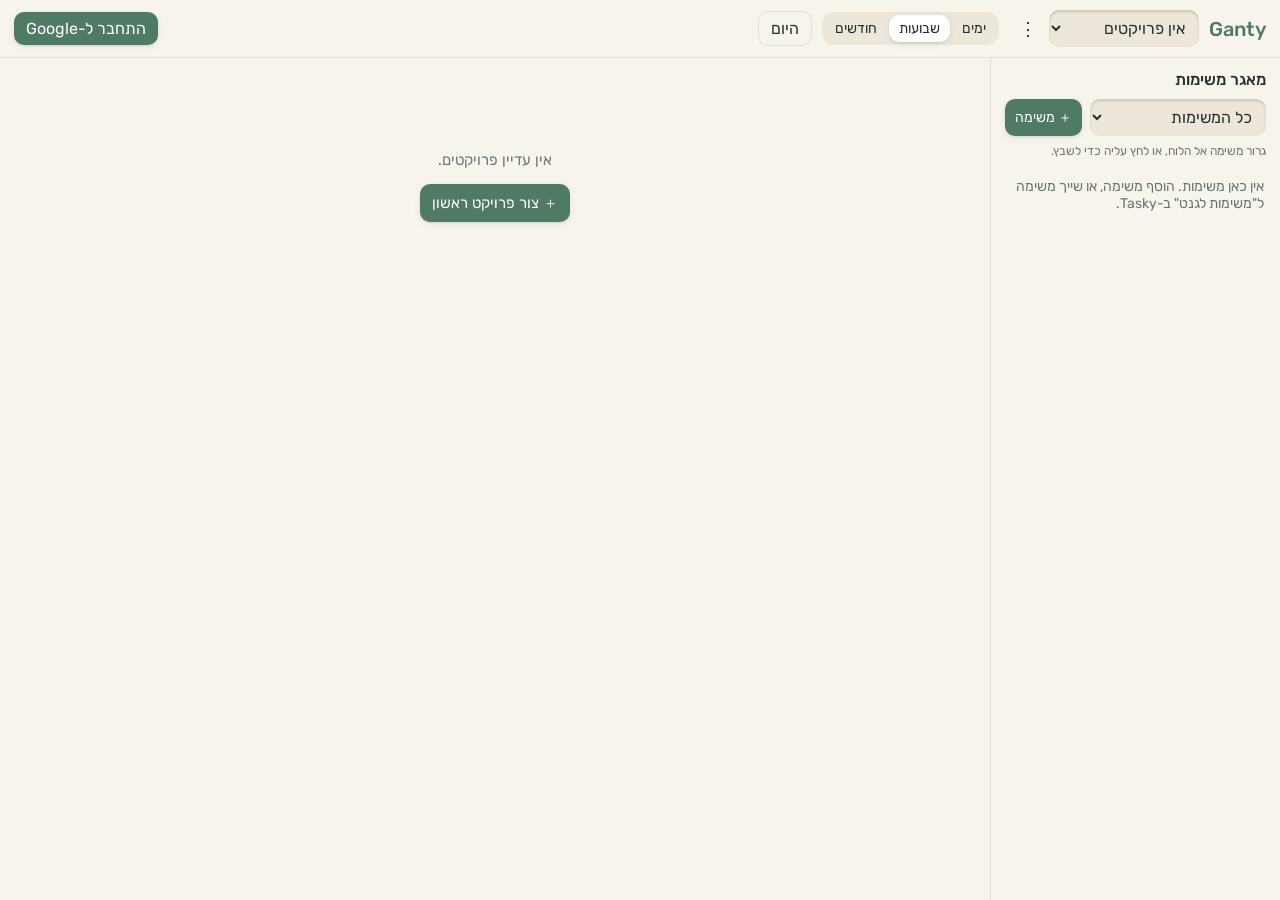
==== index.html @ d6b67a42 "Add files via upload" ====
<!doctype html>
<html lang="he" dir="rtl">
<head>
<meta charset="utf-8">
<meta name="viewport" content="width=device-width, initial-scale=1, viewport-fit=cover">
<title>Ganty</title>
<meta name="theme-color" content="#4F7A63">
<link rel="manifest" href="manifest.webmanifest">
<link rel="icon" href="icon-192.png">
<link rel="apple-touch-icon" href="icon-192.png">
<link rel="preconnect" href="https://fonts.googleapis.com">
<link rel="preconnect" href="https://fonts.gstatic.com" crossorigin>
<link href="https://fonts.googleapis.com/css2?family=Rubik:wght@400;500&display=swap" rel="stylesheet">
<link rel="stylesheet" href="style.css">
</head>
<body>
<header class="top">
  <div class="brand">Ganty</div>
  <div class="proj">
    <select id="projectSelect" aria-label="פרויקט"></select>
    <button id="projectMenuBtn" class="icon" aria-label="אפשרויות פרויקט">⋮</button>
  </div>
  <div class="zoom" role="group" aria-label="תצוגת זמן">
    <button data-zoom="day">ימים</button>
    <button data-zoom="week">שבועות</button>
    <button data-zoom="month">חודשים</button>
  </div>
  <button id="todayBtn" class="ghost">היום</button>
  <div class="spacer"></div>
  <span id="status" class="status"></span>
  <button id="signInBtn" class="primary">התחבר ל-Google</button>
</header>

<div id="banner" class="banner" hidden></div>

<main class="layout">
  <section class="board-wrap">
    <div id="gantt" class="gantt" dir="ltr"></div>
    <div id="emptyHint" class="empty-hint" hidden></div>
  </section>
  <aside id="pool" class="pool">
    <div class="pool-head">
      <h2>מאגר משימות <span id="poolCount"></span></h2>
      <button id="poolClose" class="icon only-mobile" aria-label="סגור">✕</button>
    </div>
    <div class="pool-tools">
      <select id="poolFilter" aria-label="סינון"></select>
      <button id="newTaskBtn" class="primary small">＋ משימה</button>
    </div>
    <p class="pool-tip">גרור משימה אל הלוח, או לחץ עליה כדי לשבץ.</p>
    <div id="poolList" class="pool-list"></div>
  </aside>
</main>

<button id="poolFab" class="pool-fab only-mobile">📥 מאגר <span id="poolFabCount"></span></button>

<dialog id="dlg"><form id="dlgForm" method="dialog"></form></dialog>

<script src="config.js"></script>
<script src="https://accounts.google.com/gsi/client" async defer></script>
<script src="app.js"></script>
</body>
</html>
---- style.css ----
:root {
  --bg: #F7F4EC;
  --card: #FFFFFF;
  --input: #ECE7DA;
  --text: #24302A;
  --muted: #6B7570;
  --line: #E3DED1;
  --line-soft: #EFEBE1;
  --weekend: rgba(0, 0, 0, 0.025);
  --primary: #4F7A63;
  --on-primary: #FFFFFF;
  --accent: #E08A4B;
  --danger: #C8423A;
  --today: #E08A4B;
  --shadow: 0 1px 2px rgba(0, 0, 0, .10), 0 2px 8px rgba(0, 0, 0, .06);
  --label-w: 220px;
  --row-h: 38px;
  color-scheme: light;
}
@media (prefers-color-scheme: dark) {
  :root {
    --bg: #1B211D; --card: #252D28; --input: #161B18; --text: #E6ECE8; --muted: #9AA6A0;
    --line: #333C36; --line-soft: #2A322D; --weekend: rgba(255, 255, 255, 0.025);
    --primary: #8DBFA2; --on-primary: #13281D; --accent: #F0A26A; --danger: #FF7A70; --today: #F0A26A;
    --shadow: 0 1px 2px rgba(0, 0, 0, .4), 0 2px 8px rgba(0, 0, 0, .3);
    color-scheme: dark;
  }
}
* { box-sizing: border-box; }
html, body { height: 100%; margin: 0; }
body {
  font-family: Rubik, "Segoe UI", Arial, sans-serif;
  background: var(--bg); color: var(--text);
  display: flex; flex-direction: column; overflow: hidden;
  -webkit-tap-highlight-color: transparent;
}
button, select, input { font: inherit; color: inherit; }
button {
  border: 0; border-radius: 10px; padding: 7px 12px; cursor: pointer;
  background: var(--card); box-shadow: var(--shadow);
}
button:active { transform: translateY(1px); box-shadow: none; }
button.primary { background: var(--primary); color: var(--on-primary); }
button.ghost { background: transparent; box-shadow: none; border: 1px solid var(--line); }
button.danger { background: transparent; box-shadow: none; color: var(--danger); border: 1px solid var(--danger); }
button.icon { padding: 6px 10px; background: transparent; box-shadow: none; font-size: 18px; line-height: 1; }
button.small { padding: 5px 10px; font-size: 14px; }
select, input[type=text], input[type=date], input[type=number] {
  background: var(--input); border: 0; border-radius: 10px; padding: 8px 10px;
  box-shadow: inset 0 2px 3px rgba(0, 0, 0, .14);
}
input[type=range] { accent-color: var(--primary); width: 100%; }

/* ---------- top bar ---------- */
.top {
  display: flex; align-items: center; gap: 10px; padding: 10px 14px; flex-wrap: wrap;
  border-bottom: 1px solid var(--line);
}
.brand { font-weight: 500; font-size: 20px; color: var(--primary); }
.proj { display: flex; align-items: center; gap: 2px; }
.proj select { min-width: 150px; max-width: 240px; }
.zoom { display: flex; background: var(--input); border-radius: 12px; padding: 3px; gap: 2px; }
.zoom button { box-shadow: none; background: transparent; padding: 5px 10px; font-size: 14px; }
.zoom button.on { background: var(--card); box-shadow: var(--shadow); }
.spacer { flex: 1; }
.status { font-size: 13px; color: var(--muted); }
.banner { background: var(--input); padding: 8px 14px; font-size: 14px; }

/* ---------- layout ---------- */
.layout { flex: 1; display: flex; min-height: 0; }
.board-wrap { flex: 1; min-width: 0; position: relative; }
.pool {
  width: 290px; order: -1; border-inline-end: 1px solid var(--line); display: flex; flex-direction: column;
  background: var(--bg); min-height: 0;
}
.pool-head { display: flex; align-items: center; justify-content: space-between; padding: 12px 14px 4px; }
.pool-head h2 { font-size: 16px; font-weight: 500; margin: 0; }
.pool-tools { display: flex; gap: 8px; padding: 6px 14px; }
.pool-tools select { flex: 1; min-width: 0; }
.pool-tip { margin: 2px 14px 8px; font-size: 12px; color: var(--muted); }
.pool-list { flex: 1; overflow-y: auto; padding: 0 12px 16px; }
.pool-item {
  background: var(--card); border-radius: 12px; box-shadow: var(--shadow); padding: 9px 12px; margin-bottom: 8px;
  cursor: grab; user-select: none; touch-action: pan-y; border-inline-start: 4px solid var(--line);
}
.pool-item .t { font-size: 15px; }
.pool-item .m { font-size: 12px; color: var(--muted); margin-top: 2px; }
.pool-item.done .t { text-decoration: line-through; color: var(--muted); }
.pool-empty { color: var(--muted); font-size: 14px; padding: 12px 4px; }

/* ---------- gantt ---------- */
.gantt { position: absolute; inset: 0; overflow: auto; overscroll-behavior: contain; }
.g-inner { position: relative; min-height: 100%; }
.g-head { position: sticky; top: 0; z-index: 5; display: flex; background: var(--bg); border-bottom: 1px solid var(--line); }
.g-corner {
  position: sticky; left: 0; z-index: 6; width: var(--label-w); flex: none; background: var(--bg);
  border-right: 1px solid var(--line); display: flex; align-items: flex-end; padding: 6px 10px;
  font-size: 12px; color: var(--muted); direction: rtl;
}
.g-scale { position: relative; height: 48px; flex: none; }
.g-scale .cell {
  position: absolute; font-size: 11px; color: var(--muted); white-space: nowrap; overflow: hidden;
  border-left: 1px solid var(--line-soft); padding: 2px 4px; text-align: center;
}
.g-scale .top-row { top: 0; height: 22px; font-weight: 500; color: var(--text); text-align: left; }
.g-scale .bot-row { top: 22px; height: 26px; line-height: 22px; }
.g-scale .bot-row.weekend { background: var(--weekend); }
.g-row { display: flex; height: var(--row-h); border-bottom: 1px solid var(--line-soft); }
.g-label {
  position: sticky; left: 0; z-index: 3; width: var(--label-w); flex: none; background: var(--bg);
  border-right: 1px solid var(--line); display: flex; align-items: center; gap: 6px; padding: 0 10px;
  direction: rtl; font-size: 14px; white-space: nowrap; overflow: hidden;
}
.g-label .name { overflow: hidden; text-overflow: ellipsis; cursor: pointer; }
.g-row.stage { background: var(--line-soft); }
.g-row.stage .g-label { background: var(--line-soft); font-weight: 500; cursor: pointer; }
.g-row.stage .g-label .count { color: var(--muted); font-weight: 400; font-size: 12px; }
.g-track { position: relative; flex: none; }
.g-grid { position: absolute; top: 0; bottom: 0; pointer-events: none; }
.g-today { position: absolute; top: 0; bottom: 0; width: 2px; background: var(--today); z-index: 4; pointer-events: none; }
.g-today::before {
  content: 'היום'; position: absolute; top: 52px; left: 4px; font-size: 10px; color: var(--today);
  background: var(--bg); padding: 0 3px; border-radius: 4px;
}
.bar {
  position: absolute; top: 6px; height: calc(var(--row-h) - 12px); border-radius: 8px; overflow: hidden;
  box-shadow: var(--shadow); cursor: grab; user-select: none; touch-action: pan-x pan-y; min-width: 6px;
  display: flex; align-items: center; color: #fff;
  background: color-mix(in srgb, var(--c) 55%, var(--bg));
}
.bar .fill { position: absolute; inset: 0; right: auto; background: var(--c); }
.bar .txt {
  position: relative; font-size: 12px; padding: 0 8px; white-space: nowrap; overflow: hidden; text-overflow: ellipsis;
  direction: rtl; width: 100%; text-align: right; text-shadow: 0 1px 2px rgba(0, 0, 0, .35);
}
.bar .h { position: absolute; top: 0; bottom: 0; width: 8px; cursor: ew-resize; }
.bar .h.l { left: 0; } .bar .h.r { right: 0; }
.bar.done { opacity: .55; }
.bar.dragging { opacity: .85; box-shadow: 0 6px 18px rgba(0, 0, 0, .25); z-index: 10; cursor: grabbing; }
.bar.armed { outline: 2px solid var(--accent); }
.stage-span { position: absolute; top: 15px; height: 8px; border-radius: 4px; opacity: .35; }
.empty-hint button { pointer-events: auto; margin-top: 12px; }
.empty-hint {
  position: absolute; inset: 90px 20px auto; text-align: center; color: var(--muted); pointer-events: none;
  font-size: 15px; line-height: 1.6;
}
.drop-ok { outline: 2px dashed var(--primary); outline-offset: -4px; }
.ghost-drag {
  position: fixed; z-index: 100; pointer-events: none; background: var(--card); box-shadow: 0 8px 22px rgba(0, 0, 0, .25);
  border-radius: 10px; padding: 8px 12px; font-size: 14px; max-width: 220px; direction: rtl;
}
.ghost-drag .d { font-size: 12px; color: var(--primary); margin-top: 2px; }

/* ---------- dialogs ---------- */
dialog {
  border: 0; border-radius: 18px; padding: 0; background: var(--card); color: var(--text);
  width: min(440px, calc(100vw - 24px)); box-shadow: 0 12px 40px rgba(0, 0, 0, .3);
}
dialog::backdrop { background: rgba(0, 0, 0, .35); }
dialog form { padding: 18px 20px 16px; display: flex; flex-direction: column; gap: 12px; }
dialog h3 { margin: 0 0 2px; font-size: 18px; font-weight: 500; }
dialog label { display: flex; flex-direction: column; gap: 5px; font-size: 13px; color: var(--muted); }
dialog label > * { color: var(--text); font-size: 15px; }
dialog .row2 { display: grid; grid-template-columns: 1fr 1fr; gap: 10px; }
dialog .actions { display: flex; gap: 8px; flex-wrap: wrap; margin-top: 6px; }
dialog .actions .grow { flex: 1; }
dialog .check { flex-direction: row; align-items: center; gap: 8px; color: var(--text); font-size: 15px; }
.swatches { display: flex; gap: 8px; flex-wrap: wrap; }
.swatch { width: 30px; height: 30px; border-radius: 50%; padding: 0; box-shadow: none; border: 3px solid transparent; }
.swatch.on { border-color: var(--text); }
.stages-edit { display: flex; flex-direction: column; gap: 6px; }
.stages-edit .st { display: flex; gap: 4px; align-items: center; }
.stages-edit .st input { flex: 1; min-width: 0; }
.note { font-size: 12px; color: var(--muted); }

/* ---------- phone ---------- */
.only-mobile { display: none; }
@media (max-width: 760px) {
  :root { --label-w: 120px; --row-h: 40px; }
  .top { gap: 6px; padding: 8px 10px; }
  .brand { font-size: 17px; }
  .proj select { min-width: 110px; max-width: 160px; }
  .status { width: 100%; order: 10; }
  .only-mobile { display: inline-flex; }
  .pool {
    position: fixed; inset: auto 0 0 0; height: 70vh; width: auto; z-index: 50; border: 0;
    border-radius: 20px 20px 0 0; box-shadow: 0 -8px 30px rgba(0, 0, 0, .25);
    transform: translateY(105%); transition: transform .25s ease;
  }
  .pool.open { transform: none; }
  .pool.dragging-out { transform: translateY(105%); }
  .pool-fab {
    position: fixed; bottom: 18px; left: 18px; z-index: 40; background: var(--accent); color: #fff;
    border-radius: 16px; padding: 12px 16px; box-shadow: 0 4px 12px rgba(0, 0, 0, .3); align-items: center; gap: 6px;
  }
}
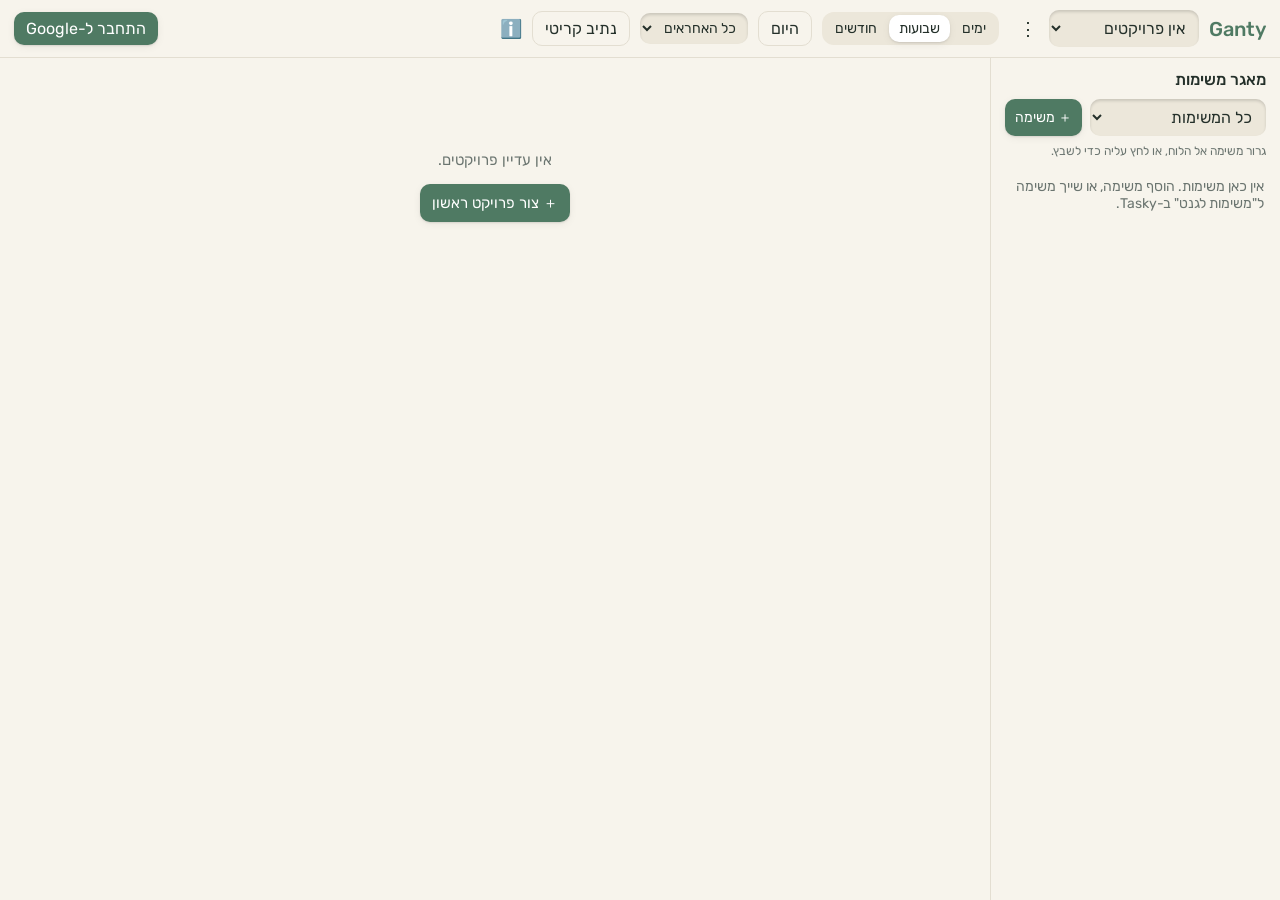
==== commit b5b5fd0a: "Add files via upload" ====
--- a/index.html
+++ b/index.html
@@ -26,6 +26,9 @@
     <button data-zoom="month">חודשים</button>
   </div>
   <button id="todayBtn" class="ghost">היום</button>
+  <select id="whoFilter" class="who-filter" aria-label="סינון לפי אחראי"></select>
+  <button id="critBtn" class="ghost" title="מדגיש את המשימות שקובעות את מועד הסיום של הפרויקט">נתיב קריטי</button>
+  <a href="help.html" target="_blank" rel="noopener" class="help-link" title="הסבר על תלויות, עם דוגמאות">ℹ️</a>
   <div class="spacer"></div>
   <span id="status" class="status"></span>
   <button id="signInBtn" class="primary">התחבר ל-Google</button>
--- a/style.css
+++ b/style.css
@@ -27,6 +27,7 @@
   }
 }
 * { box-sizing: border-box; }
+[hidden] { display: none !important; }
 html, body { height: 100%; margin: 0; }
 body {
   font-family: Rubik, "Segoe UI", Arial, sans-serif;
@@ -150,6 +151,49 @@
   border-radius: 10px; padding: 8px 12px; font-size: 14px; max-width: 220px; direction: rtl;
 }
 .ghost-drag .d { font-size: 12px; color: var(--primary); margin-top: 2px; }
+
+/* ---------- stage 6: milestones, who, dependencies, critical path ---------- */
+.ms {
+  position: absolute; top: calc(var(--row-h) / 2 - 9px); height: 18px; display: flex; align-items: center; gap: 6px;
+  cursor: grab; user-select: none; touch-action: pan-x pan-y; white-space: nowrap; z-index: 1;
+}
+.ms i { width: 14px; height: 14px; margin: 0 2px; transform: rotate(45deg); background: var(--c); border-radius: 2px; box-shadow: var(--shadow); flex: none; }
+.ms-txt { font-size: 12px; direction: rtl; color: var(--text); }
+.ms.dragging { opacity: .8; cursor: grabbing; }
+.ms.armed i, .ms.link-target i { outline: 2px solid var(--accent); outline-offset: 2px; }
+.ms.done i { opacity: .5; }
+.who {
+  position: relative; flex: none; min-width: 20px; height: 20px; padding: 0 4px; margin-left: 3px; border-radius: 10px;
+  color: #fff; font-size: 10px; font-weight: 500; display: inline-flex; align-items: center; justify-content: center;
+  border: 1.5px solid rgba(255, 255, 255, .85); direction: rtl;
+}
+.ms .who { margin: 0; }
+.late { position: absolute; top: 0; bottom: 0; right: 0; background: repeating-linear-gradient(45deg, rgba(255, 255, 255, .5) 0 4px, transparent 4px 9px); }
+.bar.manual:not(.done) { border-right: 3px dashed rgba(255, 255, 255, .9); }
+.crit { outline: 2.5px solid var(--danger); outline-offset: 1px; }
+.ms.crit { outline: none; } .ms.crit i { outline: 2.5px solid var(--danger); outline-offset: 2px; }
+.dim { opacity: .22; }
+.bar.link-target { outline: 2px solid var(--accent); outline-offset: 2px; }
+.link-dot {
+  position: absolute; top: calc(var(--row-h) / 2 - 6px); width: 12px; height: 12px; border-radius: 50%;
+  border: 2px solid var(--primary); background: var(--card); cursor: crosshair; opacity: 0; z-index: 2; transition: opacity .15s;
+}
+.g-row:hover .link-dot { opacity: 1; }
+@media (hover: none) { .link-dot { display: none; } }
+.g-arrows { position: absolute; left: 0; top: 0; pointer-events: none; z-index: 2; overflow: visible; }
+.g-arrows path.dep { fill: none; stroke: var(--muted); stroke-width: 1.5; }
+.g-arrows path.tmp { stroke: var(--accent); stroke-dasharray: 5 4; }
+.g-arrows path.ah { fill: var(--muted); }
+.g-arrows path.hit { fill: none; stroke: transparent; stroke-width: 12; pointer-events: stroke; cursor: pointer; }
+.dep-tag {
+  position: absolute; z-index: 2; transform: translate(-50%, -50%); font-size: 10px; line-height: 15px; padding: 0 5px;
+  background: var(--card); color: var(--muted); border: 1px solid var(--line); border-radius: 7px; cursor: pointer; direction: ltr; white-space: nowrap;
+}
+.dep-tag:hover { color: var(--text); border-color: var(--muted); }
+.dep-tag.static { position: static; transform: none; display: inline-block; cursor: default; }
+.who-filter { max-width: 140px; padding: 6px 8px; font-size: 14px; }
+#critBtn.on { background: var(--danger); color: #fff; border-color: var(--danger); }
+.help-link { text-decoration: none; font-size: 18px; }
 
 /* ---------- dialogs ---------- */
 dialog {
@@ -171,7 +215,15 @@
 .stages-edit { display: flex; flex-direction: column; gap: 6px; }
 .stages-edit .st { display: flex; gap: 4px; align-items: center; }
 .stages-edit .st input { flex: 1; min-width: 0; }
-.note { font-size: 12px; color: var(--muted); }
+.note { font-size: 12px; color: var(--muted); margin: 0; }
+fieldset.deps { border: 1px solid var(--line); border-radius: 12px; padding: 8px 10px 10px; margin: 0; display: flex; flex-direction: column; gap: 6px; }
+fieldset.deps legend { font-size: 13px; color: var(--muted); padding: 0 4px; }
+.dep-row { display: flex; align-items: center; gap: 6px; font-size: 14px; }
+.dep-row > span:first-child { flex: 1; min-width: 0; overflow: hidden; text-overflow: ellipsis; white-space: nowrap; }
+.dep-add { display: grid; grid-template-columns: 1fr auto 56px auto; gap: 6px; }
+.dep-add select, .dep-add input { min-width: 0; padding: 6px 8px; font-size: 14px; }
+.info { font-size: 12px; text-decoration: none; margin-inline-start: 6px; }
+.dep-names { margin: 0; font-size: 15px; }
 
 /* ---------- phone ---------- */
 .only-mobile { display: none; }
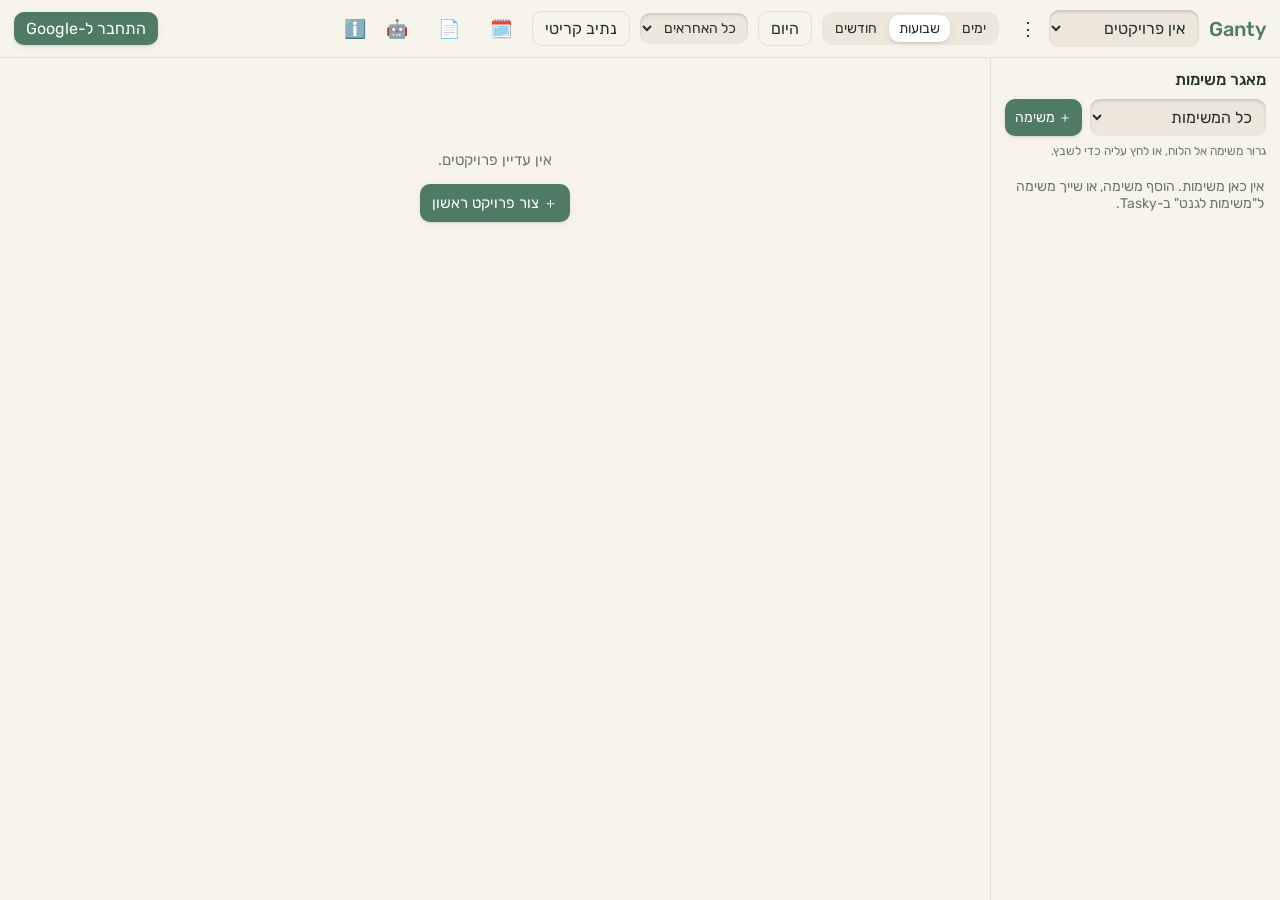
==== commit bb63ba1a: "Add files via upload" ====
--- a/index.html
+++ b/index.html
@@ -19,6 +19,9 @@
   <div class="proj">
     <select id="projectSelect" aria-label="פרויקט"></select>
     <button id="projectMenuBtn" class="icon" aria-label="אפשרויות פרויקט">⋮</button>
+    <select id="allFilter" class="who-filter" aria-label="אילו פרויקטים" hidden>
+      <option value="active">פעילים</option><option value="frozen">מוקפאים</option><option value="all">הכול</option>
+    </select>
   </div>
   <div class="zoom" role="group" aria-label="תצוגת זמן">
     <button data-zoom="day">ימים</button>
@@ -27,7 +30,11 @@
   </div>
   <button id="todayBtn" class="ghost">היום</button>
   <select id="whoFilter" class="who-filter" aria-label="סינון לפי אחראי"></select>
+  <select id="tagFilter" class="who-filter" aria-label="סינון לפי תגית" hidden></select>
   <button id="critBtn" class="ghost" title="מדגיש את המשימות שקובעות את מועד הסיום של הפרויקט">נתיב קריטי</button>
+  <button id="weeklyBtn" class="icon" title="סיכום שבועי">🗓️</button>
+  <button id="exportBtn" class="icon" title="ייצוא ל-PDF / הדפסה">📄</button>
+  <button id="claudeBtn" class="icon" title="המשימות של Claude">🤖</button>
   <a href="help.html" target="_blank" rel="noopener" class="help-link" title="הסבר על תלויות, עם דוגמאות">ℹ️</a>
   <div class="spacer"></div>
   <span id="status" class="status"></span>
@@ -40,6 +47,7 @@
   <section class="board-wrap">
     <div id="gantt" class="gantt" dir="ltr"></div>
     <div id="emptyHint" class="empty-hint" hidden></div>
+    <div id="boardNote" class="board-note" hidden></div>
   </section>
   <aside id="pool" class="pool">
     <div class="pool-head">
@@ -57,6 +65,8 @@
 
 <button id="poolFab" class="pool-fab only-mobile">📥 מאגר <span id="poolFabCount"></span></button>
 
+<div id="printArea" aria-hidden="true"></div>
+<style id="pageSize"></style>
 <dialog id="dlg"><form id="dlgForm" method="dialog"></form></dialog>
 
 <script src="config.js"></script>
--- a/style.css
+++ b/style.css
@@ -46,7 +46,7 @@
 button.danger { background: transparent; box-shadow: none; color: var(--danger); border: 1px solid var(--danger); }
 button.icon { padding: 6px 10px; background: transparent; box-shadow: none; font-size: 18px; line-height: 1; }
 button.small { padding: 5px 10px; font-size: 14px; }
-select, input[type=text], input[type=date], input[type=number] {
+select, input[type=text], input[type=date], input[type=number], input[type=url], input[type=tel] {
   background: var(--input); border: 0; border-radius: 10px; padding: 8px 10px;
   box-shadow: inset 0 2px 3px rgba(0, 0, 0, .14);
 }
@@ -120,7 +120,7 @@
 .g-grid { position: absolute; top: 0; bottom: 0; pointer-events: none; }
 .g-today { position: absolute; top: 0; bottom: 0; width: 2px; background: var(--today); z-index: 4; pointer-events: none; }
 .g-today::before {
-  content: 'היום'; position: absolute; top: 52px; left: 4px; font-size: 10px; color: var(--today);
+  content: 'היום'; position: absolute; top: calc(var(--head-h, 48px) + 4px); left: 4px; font-size: 10px; color: var(--today);
   background: var(--bg); padding: 0 3px; border-radius: 4px;
 }
 .bar {
@@ -195,6 +195,78 @@
 #critBtn.on { background: var(--danger); color: #fff; border-color: var(--danger); }
 .help-link { text-decoration: none; font-size: 18px; }
 
+/* ---------- task details: marks on bars, cost summary ---------- */
+.prio { flex: none; width: 8px; height: 8px; border-radius: 50%; background: #E5484D; border: 1.5px solid #fff; margin: 0 4px; }
+.clip { flex: none; font-size: 11px; margin: 0 4px; }
+.cost-sum { font-size: 11px; color: var(--muted); margin-top: 2px; }
+.cost-sum.over, .over { color: var(--danger) !important; }
+.g-corner { align-items: flex-end; }
+
+/* ---------- stage 7: frozen projects, target date, all projects ---------- */
+.is-frozen .bar, .is-frozen .ms, .is-frozen .stage-span, .g-row.frozen .bar, .g-row.frozen .ms, .g-row.frozen .sum-bar { filter: grayscale(.9); opacity: .6; }
+.board-note {
+  position: absolute; bottom: 18px; left: 50%; transform: translateX(-50%); z-index: 8; max-width: calc(100% - 32px);
+  background: #DCEBFA; color: #134A94; border-radius: 12px; padding: 8px 14px; font-size: 14px; box-shadow: var(--shadow); text-align: center;
+}
+.g-target { position: absolute; top: 0; bottom: 0; width: 0; border-left: 2px dashed var(--danger); z-index: 4; pointer-events: none; }
+.g-target::before {
+  content: 'יעד'; position: absolute; top: calc(var(--head-h, 48px) + 4px); left: 4px; font-size: 10px; color: var(--danger);
+  background: var(--bg); padding: 0 3px; border-radius: 4px;
+}
+.target-tick { position: absolute; top: 4px; bottom: 4px; width: 0; border-left: 2px dashed var(--danger); }
+.g-row.projrow { height: calc(var(--row-h) + 6px); }
+.g-row.projrow .g-label { font-weight: 500; }
+.pdot { width: 10px; height: 10px; border-radius: 50%; flex: none; }
+.mini-open { margin-inline-start: auto; padding: 2px 8px; font-size: 12px; box-shadow: none; border: 1px solid var(--line); background: var(--card); }
+.sum-bar {
+  position: absolute; top: 7px; height: calc(var(--row-h) - 8px); border-radius: 9px; overflow: hidden; display: flex; align-items: center;
+  background: color-mix(in srgb, var(--c) 45%, var(--bg)); box-shadow: var(--shadow); color: #fff;
+}
+.sum-bar .fill { position: absolute; inset: 0; right: auto; background: var(--c); }
+.sum-bar .txt { position: relative; font-size: 12px; padding: 0 8px; white-space: nowrap; direction: rtl; width: 100%; text-align: right; text-shadow: 0 1px 2px rgba(0, 0, 0, .35); }
+.sum-ms { position: absolute; top: calc(var(--row-h) / 2 - 3px); width: 12px; height: 12px; transform: rotate(45deg); background: var(--c); border: 2px solid #fff; z-index: 1; }
+
+/* ---------- stage 8: weekly summary, Claude list, templates ---------- */
+.wk-scope { align-self: flex-start; }
+.wk-body { display: flex; flex-direction: column; gap: 10px; }
+.wk h4 { margin: 0 0 4px; font-size: 15px; font-weight: 500; }
+.wk ul { margin: 0; padding-inline-start: 20px; font-size: 14px; }
+.claude-list { display: flex; flex-direction: column; gap: 6px; }
+.claude-item { display: flex; align-items: center; gap: 8px; justify-content: space-between; background: var(--input); border-radius: 10px; padding: 8px 10px; }
+.tpl-list { display: flex; flex-wrap: wrap; gap: 6px; }
+.tpl-chip { display: inline-flex; align-items: center; gap: 2px; background: var(--input); border-radius: 14px; padding: 2px 4px 2px 10px; font-size: 13px; }
+.tpl-chip .icon { font-size: 12px; padding: 2px 6px; }
+#printArea { display: none; }
+
+/* ---------- printing / PDF ---------- */
+@media print {
+  html, body { height: auto; overflow: visible; display: block; background: #fff; color: #000; }
+  body > *:not(#printArea) { display: none !important; }
+  #printArea { display: block; }
+  .pp { position: relative; break-after: page; page-break-after: always; }
+  .pp:last-child { break-after: auto; page-break-after: auto; }
+  .pchart { display: block; direction: ltr; font-family: Rubik, Arial, sans-serif; }
+  .pchart .tt { font-size: 4.2px; font-weight: 500; fill: #222; }
+  .pchart .sc { font-size: 2.6px; fill: #666; }
+  .pchart .sc.b, .pchart .lb.b { font-weight: 500; fill: #222; }
+  .pchart .lb { font-size: 2.9px; fill: #222; }
+  .pchart .bt { font-size: 2.4px; fill: #444; }
+  .pchart .gl { stroke: #e6e6e6; stroke-width: .15; }
+  .pchart .gm { stroke: #bbb; stroke-width: .25; }
+  .pchart .stg { fill: #f2f0ea; }
+  .pchart .td { stroke: #E08A4B; stroke-width: .4; }
+  .pchart .tg { stroke: #C8423A; stroke-width: .4; stroke-dasharray: 1.2 .8; }
+  .pchart .ar { fill: none; stroke: #777; stroke-width: .25; }
+  .half-tag { height: 6mm; text-align: center; font-size: 9pt; color: #555; }
+  .join { position: absolute; top: 6mm; bottom: 0; width: 0; border-left: .3mm dashed #999; }
+  .join-r { right: 0; } .join-l { left: 0; }
+  .ptable h2 { font-size: 13pt; font-weight: 500; margin: 0 0 4mm; }
+  .ptable table { width: 100%; border-collapse: collapse; font-size: 9pt; direction: rtl; }
+  .ptable th, .ptable td { border-bottom: .2mm solid #ccc; padding: 1.4mm 1.5mm; text-align: right; vertical-align: top; }
+  .ptable th { background: #f2f0ea; font-weight: 500; }
+  .ptable tr { break-inside: avoid; }
+}
+
 /* ---------- dialogs ---------- */
 dialog {
   border: 0; border-radius: 18px; padding: 0; background: var(--card); color: var(--text);
@@ -206,6 +278,42 @@
 dialog label { display: flex; flex-direction: column; gap: 5px; font-size: 13px; color: var(--muted); }
 dialog label > * { color: var(--text); font-size: 15px; }
 dialog .row2 { display: grid; grid-template-columns: 1fr 1fr; gap: 10px; }
+dialog { width: min(560px, calc(100vw - 16px)); max-height: calc(100vh - 24px); }
+dialog textarea {
+  background: var(--input); border: 0; border-radius: 10px; padding: 8px 10px; box-shadow: inset 0 2px 3px rgba(0, 0, 0, .14);
+  font: inherit; color: var(--text); resize: vertical; width: 100%;
+}
+.tabs { display: flex; gap: 2px; background: var(--input); border-radius: 12px; padding: 3px; overflow-x: auto; }
+.tab { flex: 1; box-shadow: none; background: transparent; padding: 6px 8px; font-size: 14px; white-space: nowrap; }
+.tab.on { background: var(--card); box-shadow: var(--shadow); }
+.tab-n { font-size: 11px; color: var(--muted); }
+.pane { display: flex; flex-direction: column; gap: 12px; min-height: 120px; }
+.add-row { display: flex; gap: 6px; align-items: flex-start; }
+.add-row input, .add-row textarea { flex: 1; min-width: 0; }
+.step { display: flex; align-items: center; gap: 6px; margin-bottom: 4px; }
+.step input[type=text] { flex: 1; min-width: 0; padding: 6px 8px; }
+.step input[type=checkbox] { width: 18px; height: 18px; accent-color: var(--primary); }
+.step.done input[type=text] { text-decoration: line-through; color: var(--muted); }
+.file-btns { display: flex; gap: 8px; flex-wrap: wrap; }
+.btn-file { flex-direction: row !important; background: var(--card); box-shadow: var(--shadow); border-radius: 10px; padding: 8px 12px; cursor: pointer; color: var(--text) !important; font-size: 14px !important; }
+.files { display: grid; grid-template-columns: repeat(auto-fill, minmax(118px, 1fr)); gap: 8px; }
+.file { position: relative; background: var(--input); border-radius: 10px; overflow: hidden; }
+.file a { display: flex; flex-direction: column; align-items: center; gap: 4px; padding: 8px; color: var(--text); text-decoration: none; }
+.file img { width: 100%; height: 80px; object-fit: cover; border-radius: 6px; }
+.file .ficon { font-size: 34px; line-height: 80px; height: 80px; }
+.file .fname { font-size: 12px; width: 100%; overflow: hidden; text-overflow: ellipsis; white-space: nowrap; text-align: center; }
+.file button { position: absolute; top: 2px; left: 2px; background: var(--card); border-radius: 50%; padding: 2px 6px; font-size: 12px; }
+.res-list { display: flex; flex-direction: column; gap: 8px; }
+.res { display: grid; grid-template-columns: repeat(3, minmax(0, 1fr)); gap: 6px; background: var(--input); border-radius: 12px; padding: 8px; }
+.res input, .res select { background: var(--card); box-shadow: none; padding: 6px 8px; font-size: 14px; min-width: 0; }
+.res .mini { font-size: 11px; gap: 2px; }
+.res .mini.wide { grid-column: 1 / 3; }
+.res button { grid-column: 3; grid-row: 1; align-self: end; justify-self: end; }
+.cost-line { margin: 0; font-size: 14px; }
+.log { display: flex; flex-direction: column; gap: 6px; }
+.log-item { display: flex; gap: 8px; align-items: flex-start; background: var(--input); border-radius: 10px; padding: 6px 10px; font-size: 14px; }
+.log-date { color: var(--muted); font-size: 12px; flex: none; padding-top: 2px; }
+.log-text { flex: 1; white-space: pre-wrap; }
 dialog .actions { display: flex; gap: 8px; flex-wrap: wrap; margin-top: 6px; }
 dialog .actions .grow { flex: 1; }
 dialog .check { flex-direction: row; align-items: center; gap: 8px; color: var(--text); font-size: 15px; }
